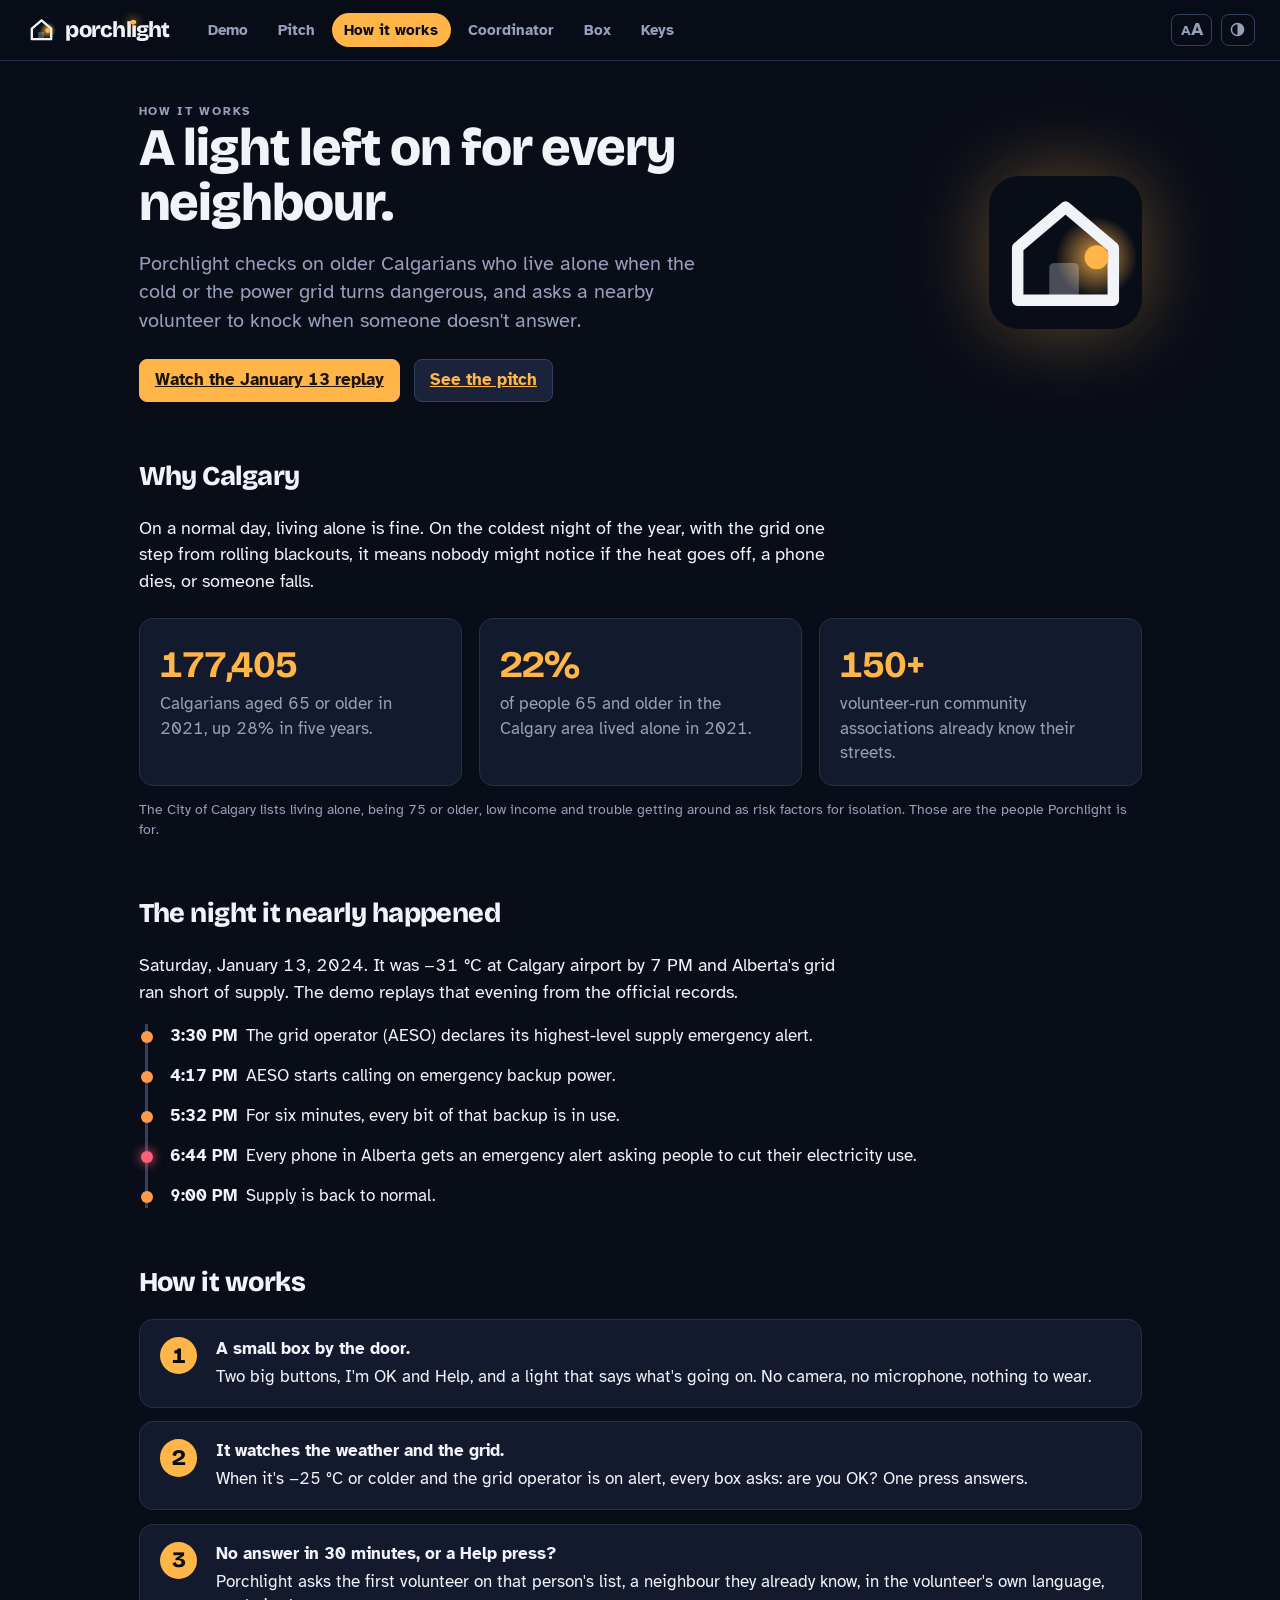
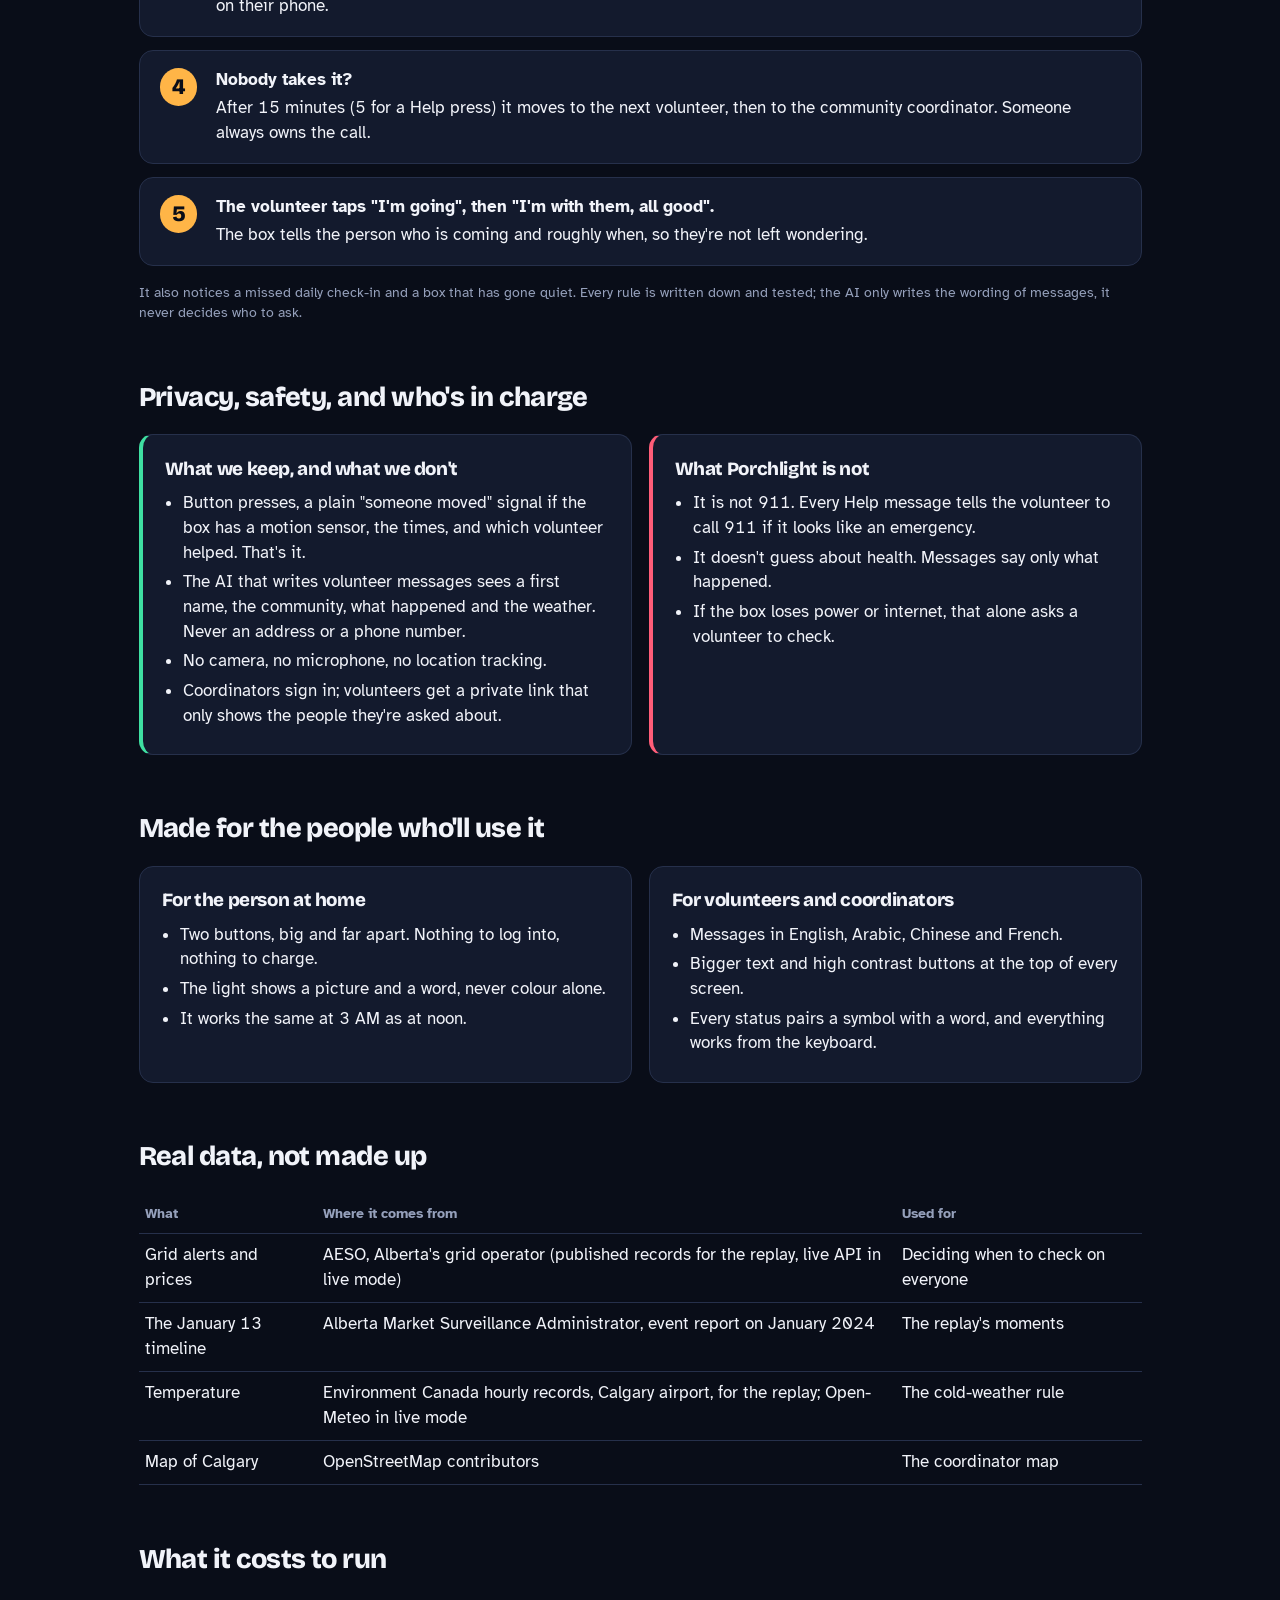
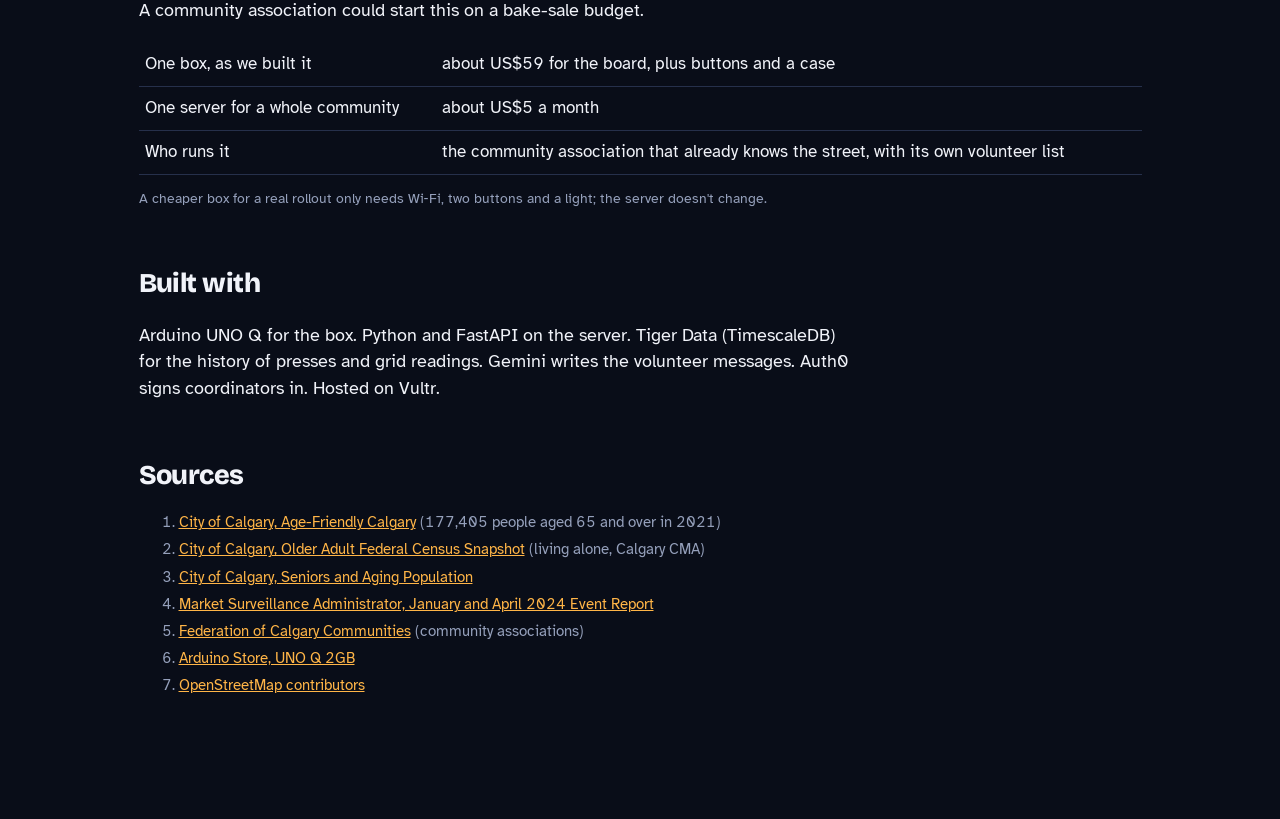
==== web/about.html @ a9c633ad "add how it works page with sources" ====
<!doctype html>
<html lang="en">
<head>
  <meta charset="utf-8">
  <meta name="viewport" content="width=device-width, initial-scale=1">
  <title>Porchlight · How it works</title>
  <meta name="description" content="Porchlight checks on older neighbours when Calgary gets dangerously cold or the power grid is in trouble, and asks a nearby volunteer when someone doesn't answer.">
  <link rel="preconnect" href="https://fonts.googleapis.com">
  <link href="https://fonts.googleapis.com/css2?family=Atkinson+Hyperlegible:wght@400;700&family=Bricolage+Grotesque:opsz,wght@12..96,600;12..96,800&display=swap" rel="stylesheet">
  <link rel="stylesheet" href="style.css">
  <link rel="icon" href="mark.svg" type="image/svg+xml">
  <style>
    .page { max-width: 62rem; margin: 0 auto; padding: 2.5rem 1.5rem 4rem; }
    .hero { display: grid; grid-template-columns: 1fr auto; gap: 2rem; align-items: center; margin-bottom: 3rem; }
    .hero h1 { font-size: clamp(2rem, 4.5vw, 3.1rem); line-height: 1.04; max-width: 18ch; }
    .hero p { font-size: 1.15rem; max-width: 46ch; color: var(--muted); }
    .hero .glow { width: 9rem; height: 9rem; border-radius: 30px; box-shadow: 0 0 5rem -0.5rem var(--amber-glow); }
    section { margin: 3.2rem 0; }
    section > h2 { font-size: 1.6rem; margin-bottom: 1rem; }
    .lead { font-size: 1.08rem; max-width: 60ch; }
    .stats { display: grid; grid-template-columns: repeat(3, 1fr); gap: 1rem; margin: 1.4rem 0 0.6rem; }
    .stat { background: var(--panel); border: 1px solid var(--line); border-radius: 14px; padding: 1.1rem 1.2rem; }
    .stat b { display: block; font-family: var(--display); font-size: 2.2rem; color: var(--amber); letter-spacing: -0.03em; }
    .stat span { color: var(--muted); }
    .steps { counter-reset: s; list-style: none; padding: 0; display: grid; gap: 0.8rem; }
    .steps li { counter-increment: s; display: grid; grid-template-columns: 2.4rem 1fr; gap: 0.9rem; align-items: start;
                background: var(--panel); border: 1px solid var(--line); border-radius: 14px; padding: 1rem 1.2rem; }
    .steps li::before { content: counter(s); font-family: var(--display); font-weight: 800; font-size: 1.3rem; color: var(--ink);
                        background: var(--amber); border-radius: 50%; width: 2.2rem; height: 2.2rem; display: grid; place-items: center; }
    .steps b { display: block; margin-bottom: 0.2rem; }
    .timeline { border-left: 3px solid var(--line-2); margin: 1rem 0 0 0.4rem; padding-left: 1.3rem; }
    .timeline div { position: relative; margin: 0 0 0.9rem; }
    .timeline div::before { content: ""; position: absolute; left: -1.75rem; top: 0.42rem; width: 0.7rem; height: 0.7rem; border-radius: 50%; background: var(--watch); }
    .timeline div.e::before { background: var(--coral); box-shadow: 0 0 0.6rem var(--coral); }
    .timeline time { font-weight: 700; margin-right: 0.5rem; }
    .two { display: grid; grid-template-columns: 1fr 1fr; gap: 1rem; }
    .card { background: var(--panel); border: 1px solid var(--line); border-radius: 14px; padding: 1.2rem 1.3rem; }
    .card h3 { font-size: 1.1rem; margin-bottom: 0.5rem; }
    .card ul { margin: 0; padding-left: 1.1rem; }
    .card li { margin: 0.3rem 0; }
    table { width: 100%; border-collapse: collapse; }
    th, td { text-align: left; padding: 0.55rem 0.4rem; border-bottom: 1px solid var(--line); vertical-align: top; }
    th { color: var(--muted); font-weight: 700; font-size: 0.85rem; }
    .promise { border-left: 4px solid var(--mint); }
    .warn { border-left: 4px solid var(--coral); }
    .sources { font-size: 0.86rem; color: var(--muted); }
    .sources li { margin: 0.35rem 0; }
    .cta { display: flex; gap: 0.8rem; flex-wrap: wrap; margin-top: 1.4rem; }
    @media (max-width: 760px) { .hero, .two, .stats { grid-template-columns: 1fr; } .hero .glow { display: none; } }
  </style>
</head>
<body>
  <nav id="nav"></nav>
  <main class="page" id="main">
    <header class="hero">
      <div>
        <div class="eyebrow">How it works</div>
        <h1>A light left on for every neighbour.</h1>
        <p>Porchlight checks on older Calgarians who live alone when the cold or the power grid turns dangerous, and asks a nearby volunteer to knock when someone doesn't answer.</p>
        <div class="cta"><a class="btn primary" href="/">Watch the January 13 replay</a><a class="btn" href="pitch.html">See the pitch</a></div>
      </div>
      <img class="glow" src="mark.svg" alt="" width="144" height="144">
    </header>

    <section aria-labelledby="h-why">
      <h2 id="h-why">Why Calgary</h2>
      <p class="lead">On a normal day, living alone is fine. On the coldest night of the year, with the grid one step from rolling blackouts, it means nobody might notice if the heat goes off, a phone dies, or someone falls.</p>
      <div class="stats">
        <div class="stat"><b>177,405</b><span>Calgarians aged 65 or older in 2021, up 28% in five years.</span></div>
        <div class="stat"><b>22%</b><span>of people 65 and older in the Calgary area lived alone in 2021.</span></div>
        <div class="stat"><b>150+</b><span>volunteer-run community associations already know their streets.</span></div>
      </div>
      <p class="muted small">The City of Calgary lists living alone, being 75 or older, low income and trouble getting around as risk factors for isolation. Those are the people Porchlight is for.</p>
    </section>

    <section aria-labelledby="h-night">
      <h2 id="h-night">The night it nearly happened</h2>
      <p class="lead">Saturday, January 13, 2024. It was −31 °C at Calgary airport by 7 PM and Alberta's grid ran short of supply. The demo replays that evening from the official records.</p>
      <div class="timeline">
        <div><time>3:30 PM</time>The grid operator (AESO) declares its highest-level supply emergency alert.</div>
        <div><time>4:17 PM</time>AESO starts calling on emergency backup power.</div>
        <div><time>5:32 PM</time>For six minutes, every bit of that backup is in use.</div>
        <div class="e"><time>6:44 PM</time>Every phone in Alberta gets an emergency alert asking people to cut their electricity use.</div>
        <div><time>9:00 PM</time>Supply is back to normal.</div>
      </div>
    </section>

    <section aria-labelledby="h-how">
      <h2 id="h-how">How it works</h2>
      <ol class="steps">
        <li><div><b>A small box by the door.</b>Two big buttons, I'm OK and Help, and a light that says what's going on. No camera, no microphone, nothing to wear.</div></li>
        <li><div><b>It watches the weather and the grid.</b>When it's −25 °C or colder and the grid operator is on alert, every box asks: are you OK? One press answers.</div></li>
        <li><div><b>No answer in 30 minutes, or a Help press?</b>Porchlight asks the first volunteer on that person's list, a neighbour they already know, in the volunteer's own language, on their phone.</div></li>
        <li><div><b>Nobody takes it?</b>After 15 minutes (5 for a Help press) it moves to the next volunteer, then to the community coordinator. Someone always owns the call.</div></li>
        <li><div><b>The volunteer taps "I'm going", then "I'm with them, all good".</b>The box tells the person who is coming and roughly when, so they're not left wondering.</div></li>
      </ol>
      <p class="muted small">It also notices a missed daily check-in and a box that has gone quiet. Every rule is written down and tested; the AI only writes the wording of messages, it never decides who to ask.</p>
    </section>

    <section aria-labelledby="h-trust">
      <h2 id="h-trust">Privacy, safety, and who's in charge</h2>
      <div class="two">
        <div class="card promise">
          <h3>What we keep, and what we don't</h3>
          <ul>
            <li>Button presses, a plain "someone moved" signal if the box has a motion sensor, the times, and which volunteer helped. That's it.</li>
            <li>The AI that writes volunteer messages sees a first name, the community, what happened and the weather. Never an address or a phone number.</li>
            <li>No camera, no microphone, no location tracking.</li>
            <li>Coordinators sign in; volunteers get a private link that only shows the people they're asked about.</li>
          </ul>
        </div>
        <div class="card warn">
          <h3>What Porchlight is not</h3>
          <ul>
            <li>It is not 911. Every Help message tells the volunteer to call 911 if it looks like an emergency.</li>
            <li>It doesn't guess about health. Messages say only what happened.</li>
            <li>If the box loses power or internet, that alone asks a volunteer to check.</li>
          </ul>
        </div>
      </div>
    </section>

    <section aria-labelledby="h-access">
      <h2 id="h-access">Made for the people who'll use it</h2>
      <div class="two">
        <div class="card"><h3>For the person at home</h3><ul><li>Two buttons, big and far apart. Nothing to log into, nothing to charge.</li><li>The light shows a picture and a word, never colour alone.</li><li>It works the same at 3 AM as at noon.</li></ul></div>
        <div class="card"><h3>For volunteers and coordinators</h3><ul><li>Messages in English, Arabic, Chinese and French.</li><li>Bigger text and high contrast buttons at the top of every screen.</li><li>Every status pairs a symbol with a word, and everything works from the keyboard.</li></ul></div>
      </div>
    </section>

    <section aria-labelledby="h-data">
      <h2 id="h-data">Real data, not made up</h2>
      <table>
        <thead><tr><th>What</th><th>Where it comes from</th><th>Used for</th></tr></thead>
        <tbody>
          <tr><td>Grid alerts and prices</td><td>AESO, Alberta's grid operator (published records for the replay, live API in live mode)</td><td>Deciding when to check on everyone</td></tr>
          <tr><td>The January 13 timeline</td><td>Alberta Market Surveillance Administrator, event report on January 2024</td><td>The replay's moments</td></tr>
          <tr><td>Temperature</td><td>Environment Canada hourly records, Calgary airport, for the replay; Open-Meteo in live mode</td><td>The cold-weather rule</td></tr>
          <tr><td>Map of Calgary</td><td>OpenStreetMap contributors</td><td>The coordinator map</td></tr>
        </tbody>
      </table>
    </section>

    <section aria-labelledby="h-cost">
      <h2 id="h-cost">What it costs to run</h2>
      <p class="lead">A community association could start this on a bake-sale budget.</p>
      <table>
        <tbody>
          <tr><td>One box, as we built it</td><td>about US$59 for the board, plus buttons and a case</td></tr>
          <tr><td>One server for a whole community</td><td>about US$5 a month</td></tr>
          <tr><td>Who runs it</td><td>the community association that already knows the street, with its own volunteer list</td></tr>
        </tbody>
      </table>
      <p class="muted small">A cheaper box for a real rollout only needs Wi‑Fi, two buttons and a light; the server doesn't change.</p>
    </section>

    <section aria-labelledby="h-built">
      <h2 id="h-built">Built with</h2>
      <p class="lead">Arduino UNO Q for the box. Python and FastAPI on the server. Tiger Data (TimescaleDB) for the history of presses and grid readings. Gemini writes the volunteer messages. Auth0 signs coordinators in. Hosted on Vultr.</p>
    </section>

    <section aria-labelledby="h-src">
      <h2 id="h-src">Sources</h2>
      <ol class="sources">
        <li><a href="https://www.calgary.ca/csps/cns/seniors/seniors-age-friendly-strategy.html">City of Calgary, Age-Friendly Calgary</a> (177,405 people aged 65 and over in 2021)</li>
        <li><a href="https://www-prd.calgary.ca/content/dam/www/csps/cns/documents/seniors/calgary-older-adult-federal-census-snapshot-AFC.pdf">City of Calgary, Older Adult Federal Census Snapshot</a> (living alone, Calgary CMA)</li>
        <li><a href="https://www.calgary.ca/research/seniors-aging-populations.html">City of Calgary, Seniors and Aging Population</a></li>
        <li><a href="https://www.albertamsa.ca/assets/Documents/January-and-April-2024-Event-Report.pdf">Market Surveillance Administrator, January and April 2024 Event Report</a></li>
        <li><a href="https://www.calgarycommunities.com">Federation of Calgary Communities</a> (community associations)</li>
        <li><a href="https://store-usa.arduino.cc/products/uno-q">Arduino Store, UNO Q 2GB</a></li>
        <li><a href="https://www.openstreetmap.org/copyright">OpenStreetMap contributors</a></li>
      </ol>
    </section>
  </main>
  <script src="nav.js"></script>
  <script>renderNav();</script>
</body>
</html>
---- web/style.css ----
/* Porchlight: Calgary at night, cold blue ink, and one warm light per home.
   Amber is the porch light; mint means OK, coral means someone needs help. */
:root {
  --ink: #090d18;
  --ink-2: #0f1526;
  --panel: #131a2d;
  --panel-2: #1a2339;
  --line: #26304b;
  --line-2: #34405f;
  --text: #f1f3f9;
  --muted: #95a0bb;
  --faint: #5f6a87;
  --amber: #ffb547;
  --amber-glow: rgba(255, 181, 71, 0.45);
  --mint: #3fe0a2;
  --coral: #ff5d78;
  --sky: #63c6ff;
  --watch: #ff9a4d;
  --ok: var(--mint);
  --alert: var(--coral);
  --help: var(--coral);
  --radius: 10px;
  --display: "Bricolage Grotesque", system-ui, sans-serif;
  --body: "Atkinson Hyperlegible", system-ui, -apple-system, "Segoe UI", sans-serif;
}

* { box-sizing: border-box; }
html { font-size: 106.25%; }               /* 17px: readable on a projector */
body { margin: 0; background: var(--ink); color: var(--text); font-family: var(--body); line-height: 1.45;
       font-variant-numeric: tabular-nums; }
h1, h2, h3 { font-family: var(--display); font-weight: 800; letter-spacing: -0.02em; margin: 0; }
a { color: var(--amber); }
button { font: inherit; color: inherit; cursor: pointer; }
:focus-visible { outline: 3px solid var(--amber); outline-offset: 2px; border-radius: 4px; }
.muted { color: var(--muted); }
.small { font-size: 0.82rem; }
.eyebrow { font-size: 0.72rem; letter-spacing: 0.14em; text-transform: uppercase; color: var(--muted); font-weight: 700; }
.sr-only { position: absolute; width: 1px; height: 1px; overflow: hidden; clip: rect(0 0 0 0); }

/* ---- top navigation ---- */
.nav { display: flex; align-items: center; gap: 1.5rem; padding: 0.75rem 1.5rem; border-bottom: 1px solid var(--line);
       background: rgba(9, 13, 24, 0.85); backdrop-filter: blur(8px); position: sticky; top: 0; z-index: 20; }
.brand { display: flex; align-items: center; gap: 0.5rem; text-decoration: none; color: var(--text); border-radius: 8px; }
.brand .mark { width: 1.85rem; height: 1.85rem; display: block; }
.brand:hover .wordmark .i::after { box-shadow: 0 0 0.9rem 0.35rem var(--amber-glow); }
/* Wordmark: lowercase, tight, and the i is dotted with the porch light itself. */
.wordmark { font-family: var(--display); font-weight: 800; font-size: 1.3rem; letter-spacing: -0.035em; line-height: 1; }
.wordmark.big { font-size: 2.4rem; }
.wordmark .i { position: relative; }
/* Sits exactly over the i's own dot (measured in Bricolage 800: centre 0.1125em in, 0.295em down). */
.wordmark .i::after { content: ""; position: absolute; left: 0.1125em; top: 0.295em; width: 0.21em; height: 0.21em; transform: translate(-50%, -50%);
  border-radius: 50%; background: var(--amber); box-shadow: 0 0 0.55rem 0.15rem var(--amber-glow); transition: box-shadow .3s; }
.slogan { font-family: var(--display); font-weight: 600; color: var(--amber); font-size: 1.02rem; margin-top: 0.3rem; }
.introbrand { display: flex; align-items: center; gap: 0.9rem; margin-bottom: 1.1rem; }
.introbrand img { border-radius: 14px; box-shadow: 0 0 2.5rem -0.4rem var(--amber-glow); }
.skip { position: absolute; left: 0.75rem; top: -3rem; background: var(--amber); color: var(--ink); padding: 0.45rem 0.8rem; border-radius: 8px; font-weight: 700; z-index: 50; }
.skip:focus { top: 0.6rem; }
.reading { border: 1px solid var(--line-2); background: transparent; border-radius: 8px; padding: 0.2rem 0.5rem; font-weight: 800; font-size: 0.8rem; color: var(--muted); line-height: 1.2; }
.reading { display: inline-flex; align-items: center; min-height: 1.9rem; }
.reading > span > span { font-size: 1.05rem; }
.reading[aria-pressed="true"] { color: var(--ink); background: var(--amber); border-color: var(--amber); }
/* Reading settings, chosen by the person and remembered in this browser. */
html.big-text { font-size: 125%; }
html.contrast { --text: #ffffff; --muted: #d6dcea; --faint: #aab3c8; --line: #8592b3; --line-2: #b8c2dc; --panel: #000; --panel-2: #0a0a0a; --ink: #000; --ink-2: #000; }
html.contrast .muted { color: var(--muted); }
.nav .links { display: flex; gap: 0.25rem; }
.nav .links a { color: var(--muted); text-decoration: none; padding: 0.35rem 0.75rem; border-radius: 99px; font-weight: 700; font-size: 0.9rem; }
.nav .links a:hover { color: var(--text); }
.nav .links a[aria-current="page"] { color: var(--ink); background: var(--amber); }
.nav .right { margin-left: auto; display: flex; gap: 0.5rem; align-items: center; }

.topbar { display: flex; justify-content: space-between; align-items: center; gap: 0.7rem; padding: 0.8rem 1.5rem; border-bottom: 1px solid var(--line); }

/* ---- small parts ---- */
.btn { background: var(--panel-2); border: 1px solid var(--line-2); border-radius: 8px; padding: 0.5rem 0.9rem; font-weight: 700; }
.btn:hover { border-color: var(--muted); }
.btn.primary { background: var(--amber); color: #1d1405; border-color: var(--amber); }
.btn.primary:hover { filter: brightness(1.06); }
.btn.ghost { background: transparent; }
.btn[aria-pressed="true"] { border-color: var(--amber); color: var(--amber); }
.btn:disabled { opacity: 0.45; cursor: default; }
.chip { display: inline-flex; align-items: center; gap: 0.35rem; font-size: 0.74rem; font-weight: 700; padding: 0.18rem 0.6rem;
        border-radius: 99px; border: 1px solid var(--line-2); color: var(--muted); white-space: nowrap; text-decoration: none; }
.chip::before { content: ""; width: 0.45rem; height: 0.45rem; border-radius: 50%; background: var(--faint); }
.chip.on { color: var(--text); }
.chip.on::before { background: var(--mint); box-shadow: 0 0 0.4rem var(--mint); }
.chip.bad::before { background: var(--coral); }
.banner { background: #2a2011; color: var(--amber); padding: 0.45rem 1.5rem; font-size: 0.85rem; }

/* status words always carry a symbol, never colour alone */
.status { display: inline-flex; align-items: center; gap: 0.4rem; font-weight: 700; }
.status::before { font-family: system-ui; }
.status.ok { color: var(--mint); }       .status.ok::before { content: "✓"; }
.status.asked { color: var(--amber); }   .status.asked::before { content: "?"; }
.status.waiting { color: var(--muted); } .status.waiting::before { content: "…"; }
.status.alert { color: var(--coral); }   .status.alert::before { content: "!"; }
.status.help { color: var(--coral); }    .status.help::before { content: "!!"; }
.status.visitor { color: var(--amber); } .status.visitor::before { content: "♥"; }

.level { font-weight: 800; }
.level.normal { color: var(--mint); }
.level.watch { color: var(--watch); }
.level.alert, .level.emergency { color: var(--coral); }

/* ---- the box (used on the demo screen and the box page) ---- */
.boxbody { background: linear-gradient(180deg, #efe4cf, #e2d3b8); color: #2b2116; border-radius: 22px; padding: 1.2rem;
           box-shadow: 0 1.4rem 2.8rem rgba(0, 0, 0, 0.5), inset 0 -6px 0 rgba(0, 0, 0, 0.12); }
.boxbody.buzz { animation: buzz 0.08s linear 9; }
@keyframes buzz { 25% { transform: translate(-3px, 1px) rotate(-0.4deg); } 75% { transform: translate(3px, -1px) rotate(0.4deg); } }
.screen { background: #0c0f15; border-radius: 12px; padding: 0.9rem; }
.matrix { display: grid; grid-template-columns: repeat(13, 1fr); gap: 3px; }
.matrix i { aspect-ratio: 1; border-radius: 50%; background: #1d222c; transition: background 0.15s; }
.matrix i.on { background: var(--amber); box-shadow: 0 0 6px 1px var(--amber-glow); }
.screen .line { min-height: 2.4rem; margin-top: 0.7rem; color: var(--text); font-size: 1.05rem; text-align: center; font-weight: 700; }
.presses { display: grid; grid-template-columns: 1fr 1fr; gap: 1rem; margin-top: 1.1rem; }
.press { border: none; border-radius: 50%; aspect-ratio: 1; font-family: var(--display); font-weight: 800; font-size: 1.35rem;
         box-shadow: 0 7px 0 rgba(0, 0, 0, 0.35); transition: transform 0.06s, box-shadow 0.06s; }
.press:active { transform: translateY(5px); box-shadow: 0 2px 0 rgba(0, 0, 0, 0.35); }
.press.ok { background: #2fa767; color: #fff; }
.press.help { background: #d83a4f; color: #fff; }
.press.nudge { animation: nudge 1.4s ease-in-out infinite; }
@keyframes nudge { 50% { box-shadow: 0 7px 0 rgba(0, 0, 0, 0.35), 0 0 0 10px rgba(255, 181, 71, 0.45); } }

@media (max-width: 760px) { .nav { gap: 0.8rem; padding: 0.6rem 1rem; flex-wrap: wrap; } .nav .chips { display: none; } }
@media (prefers-reduced-motion: reduce) { * { animation: none !important; transition: none !important; } }

.topright { margin-left: auto; display: flex; align-items: center; gap: 0.6rem; }
#reading { display: inline-flex; gap: 0.4rem; }
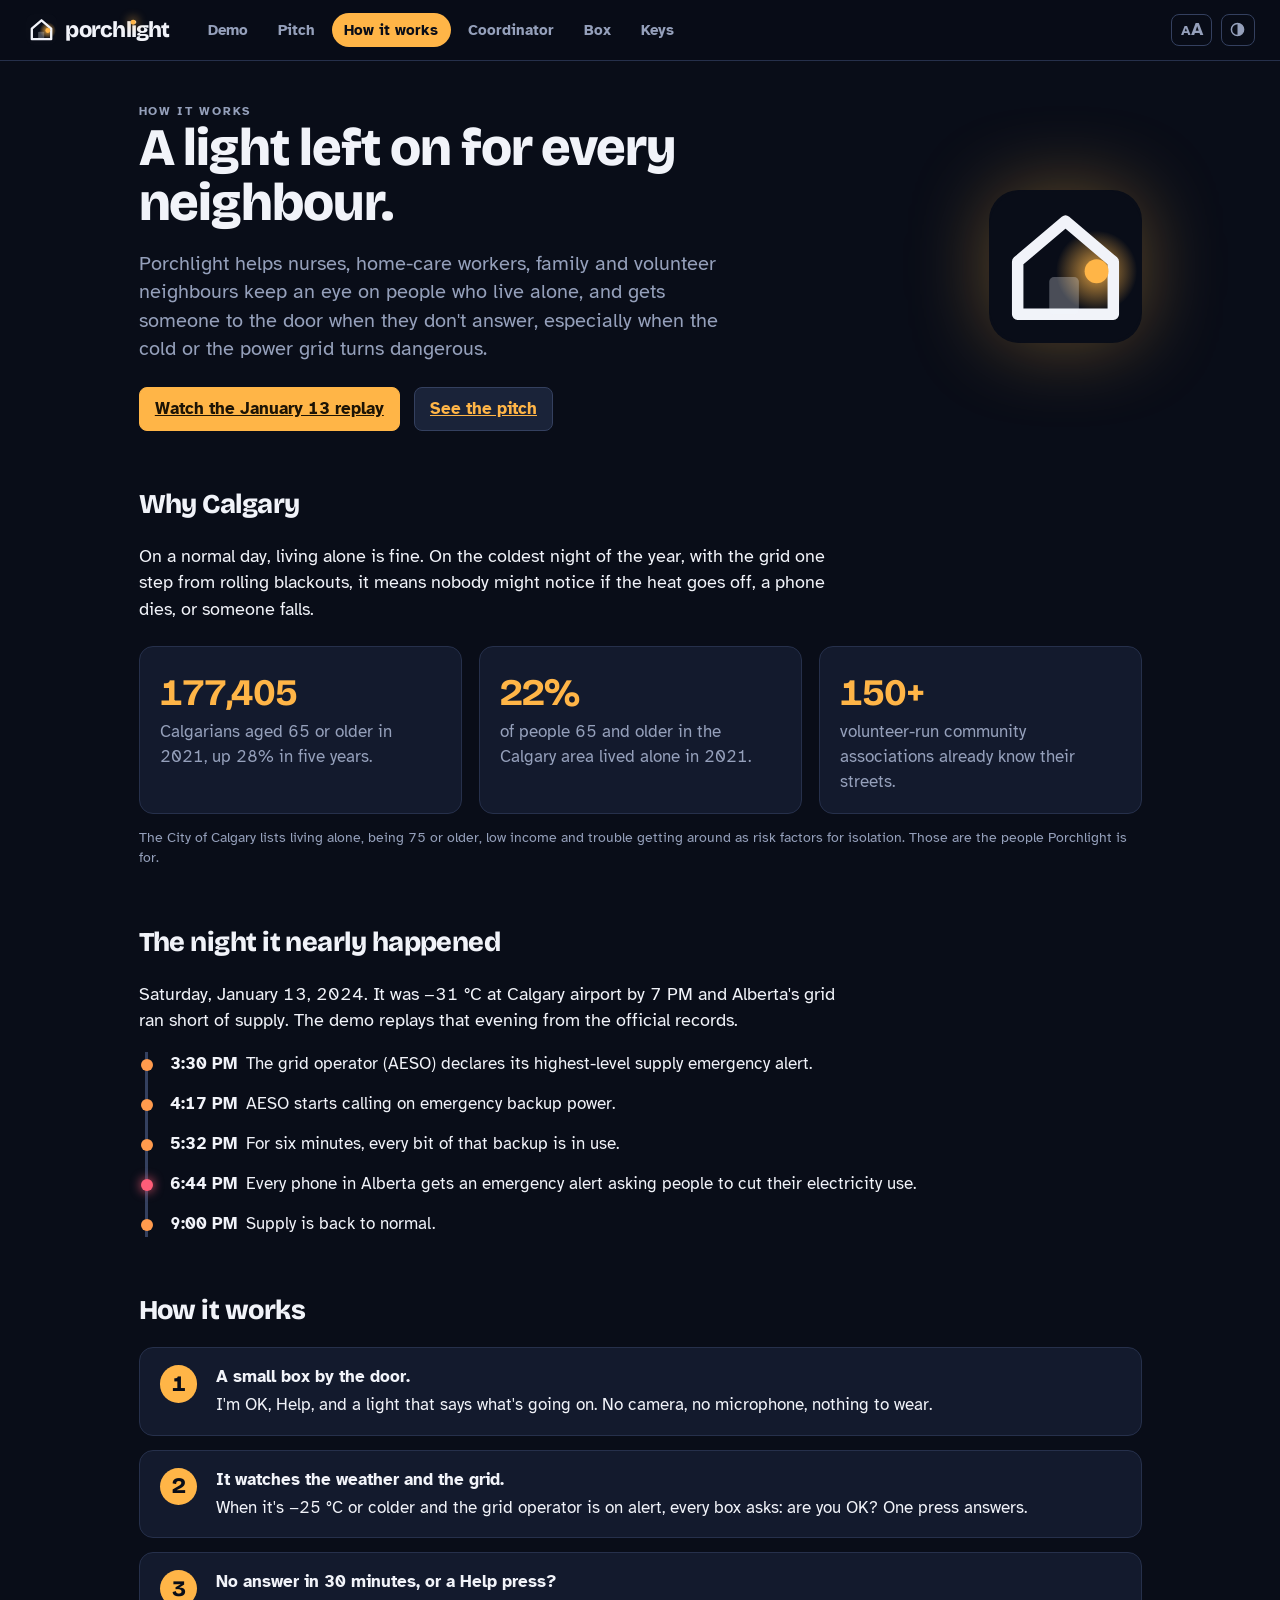
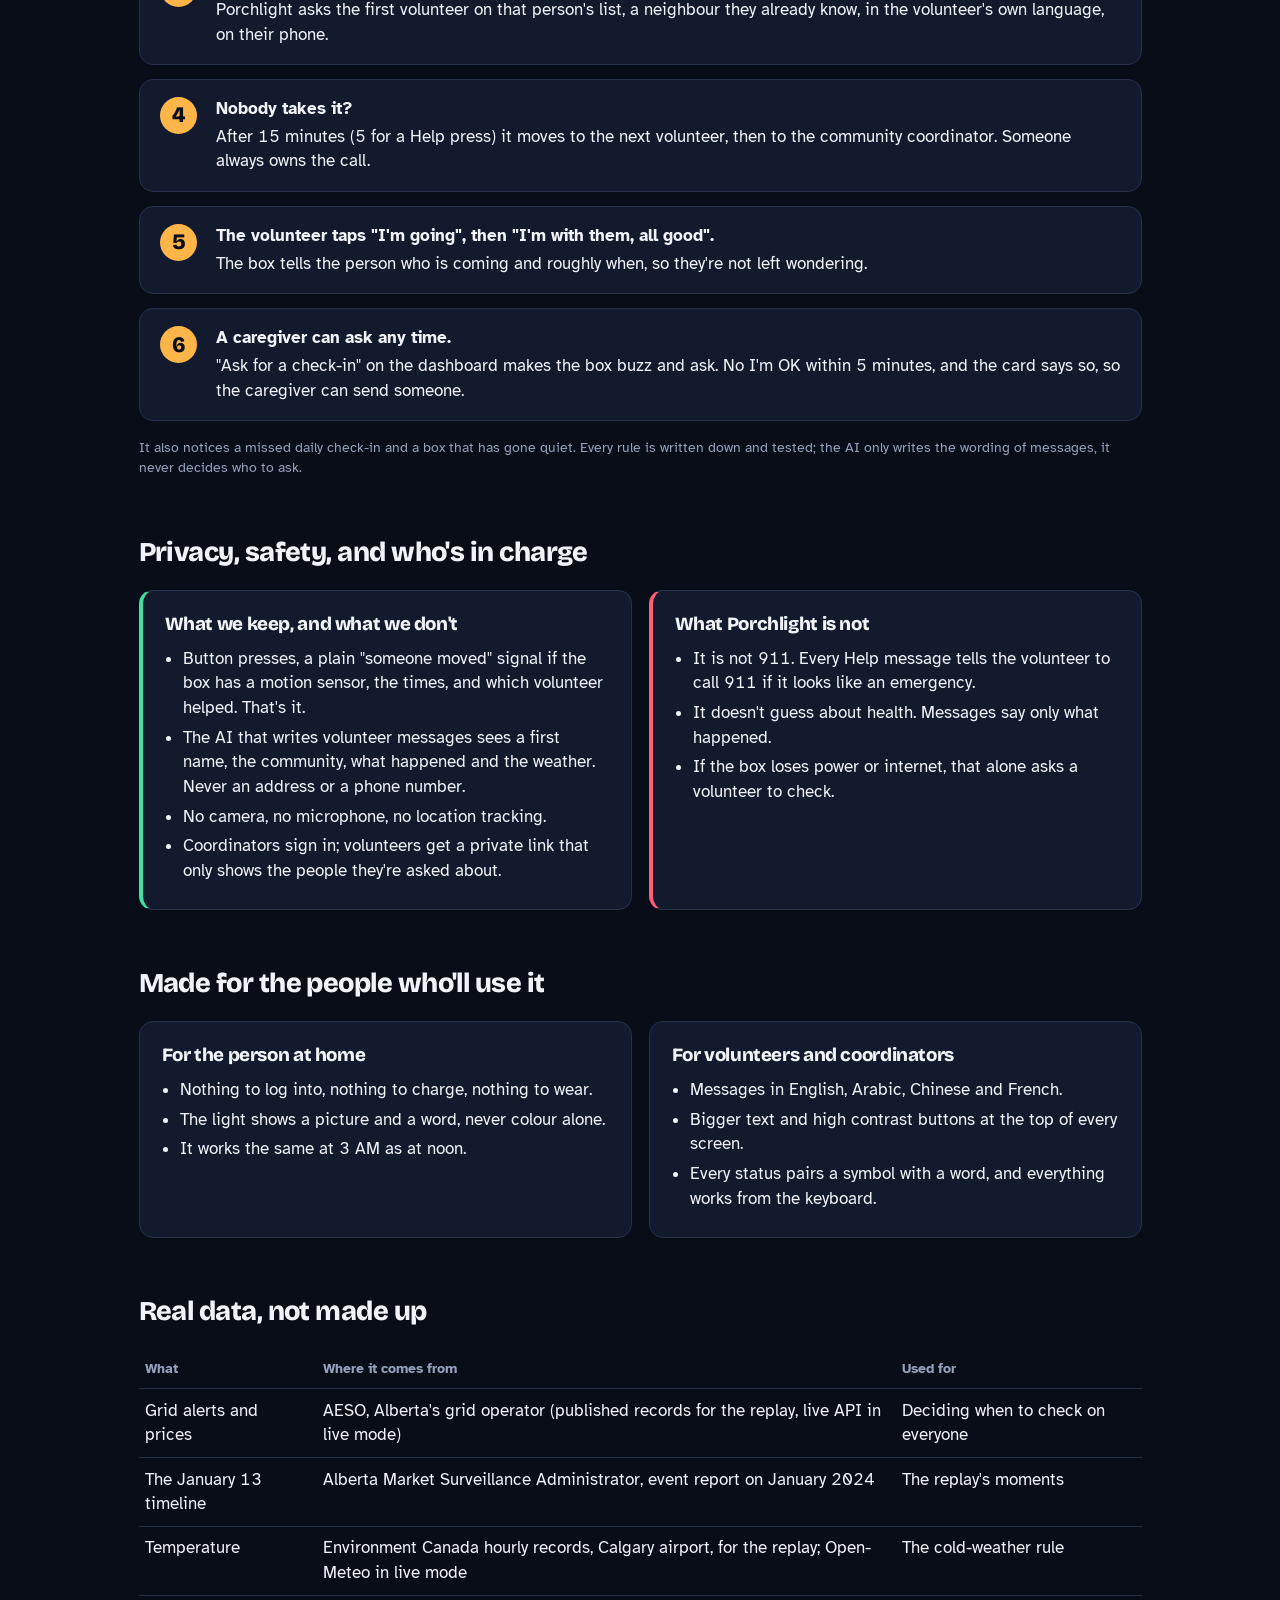
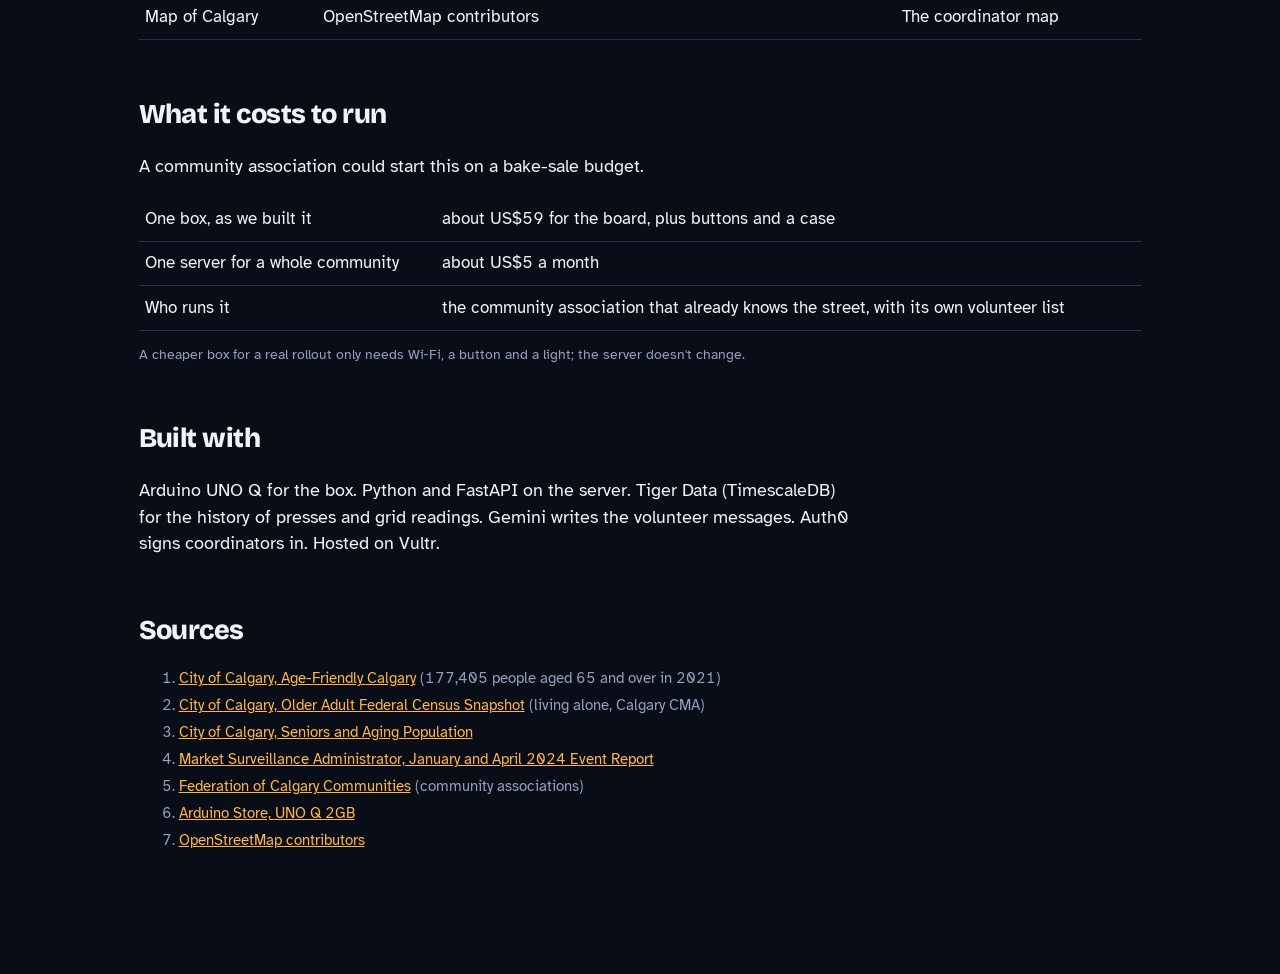
==== commit 42e89a05: "add caregivers and check-ins to how it works" ====
--- a/web/about.html
+++ b/web/about.html
@@ -4,7 +4,7 @@
   <meta charset="utf-8">
   <meta name="viewport" content="width=device-width, initial-scale=1">
   <title>Porchlight · How it works</title>
-  <meta name="description" content="Porchlight checks on older neighbours when Calgary gets dangerously cold or the power grid is in trouble, and asks a nearby volunteer when someone doesn't answer.">
+  <meta name="description" content="Porchlight checks on older neighbours when Calgary gets dangerously cold or the power grid is in trouble, and asks a caregiver or a volunteer neighbour to check when someone doesn't answer.">
   <link rel="preconnect" href="https://fonts.googleapis.com">
   <link href="https://fonts.googleapis.com/css2?family=Atkinson+Hyperlegible:wght@400;700&family=Bricolage+Grotesque:opsz,wght@12..96,600;12..96,800&display=swap" rel="stylesheet">
   <link rel="stylesheet" href="style.css">
@@ -56,7 +56,7 @@
       <div>
         <div class="eyebrow">How it works</div>
         <h1>A light left on for every neighbour.</h1>
-        <p>Porchlight checks on older Calgarians who live alone when the cold or the power grid turns dangerous, and asks a nearby volunteer to knock when someone doesn't answer.</p>
+        <p>Porchlight helps nurses, home-care workers, family and volunteer neighbours keep an eye on people who live alone, and gets someone to the door when they don't answer, especially when the cold or the power grid turns dangerous.</p>
         <div class="cta"><a class="btn primary" href="/">Watch the January 13 replay</a><a class="btn" href="pitch.html">See the pitch</a></div>
       </div>
       <img class="glow" src="mark.svg" alt="" width="144" height="144">
@@ -88,11 +88,12 @@
     <section aria-labelledby="h-how">
       <h2 id="h-how">How it works</h2>
       <ol class="steps">
-        <li><div><b>A small box by the door.</b>Two big buttons, I'm OK and Help, and a light that says what's going on. No camera, no microphone, nothing to wear.</div></li>
+        <li><div><b>A small box by the door.</b>I'm OK, Help, and a light that says what's going on. No camera, no microphone, nothing to wear.</div></li>
         <li><div><b>It watches the weather and the grid.</b>When it's −25 °C or colder and the grid operator is on alert, every box asks: are you OK? One press answers.</div></li>
         <li><div><b>No answer in 30 minutes, or a Help press?</b>Porchlight asks the first volunteer on that person's list, a neighbour they already know, in the volunteer's own language, on their phone.</div></li>
         <li><div><b>Nobody takes it?</b>After 15 minutes (5 for a Help press) it moves to the next volunteer, then to the community coordinator. Someone always owns the call.</div></li>
         <li><div><b>The volunteer taps "I'm going", then "I'm with them, all good".</b>The box tells the person who is coming and roughly when, so they're not left wondering.</div></li>
+        <li><div><b>A caregiver can ask any time.</b>"Ask for a check-in" on the dashboard makes the box buzz and ask. No I'm OK within 5 minutes, and the card says so, so the caregiver can send someone.</div></li>
       </ol>
       <p class="muted small">It also notices a missed daily check-in and a box that has gone quiet. Every rule is written down and tested; the AI only writes the wording of messages, it never decides who to ask.</p>
     </section>
@@ -123,7 +124,7 @@
     <section aria-labelledby="h-access">
       <h2 id="h-access">Made for the people who'll use it</h2>
       <div class="two">
-        <div class="card"><h3>For the person at home</h3><ul><li>Two buttons, big and far apart. Nothing to log into, nothing to charge.</li><li>The light shows a picture and a word, never colour alone.</li><li>It works the same at 3 AM as at noon.</li></ul></div>
+        <div class="card"><h3>For the person at home</h3><ul><li>Nothing to log into, nothing to charge, nothing to wear.</li><li>The light shows a picture and a word, never colour alone.</li><li>It works the same at 3 AM as at noon.</li></ul></div>
         <div class="card"><h3>For volunteers and coordinators</h3><ul><li>Messages in English, Arabic, Chinese and French.</li><li>Bigger text and high contrast buttons at the top of every screen.</li><li>Every status pairs a symbol with a word, and everything works from the keyboard.</li></ul></div>
       </div>
     </section>
@@ -151,7 +152,7 @@
           <tr><td>Who runs it</td><td>the community association that already knows the street, with its own volunteer list</td></tr>
         </tbody>
       </table>
-      <p class="muted small">A cheaper box for a real rollout only needs Wi‑Fi, two buttons and a light; the server doesn't change.</p>
+      <p class="muted small">A cheaper box for a real rollout only needs Wi‑Fi, a button and a light; the server doesn't change.</p>
     </section>
 
     <section aria-labelledby="h-built">
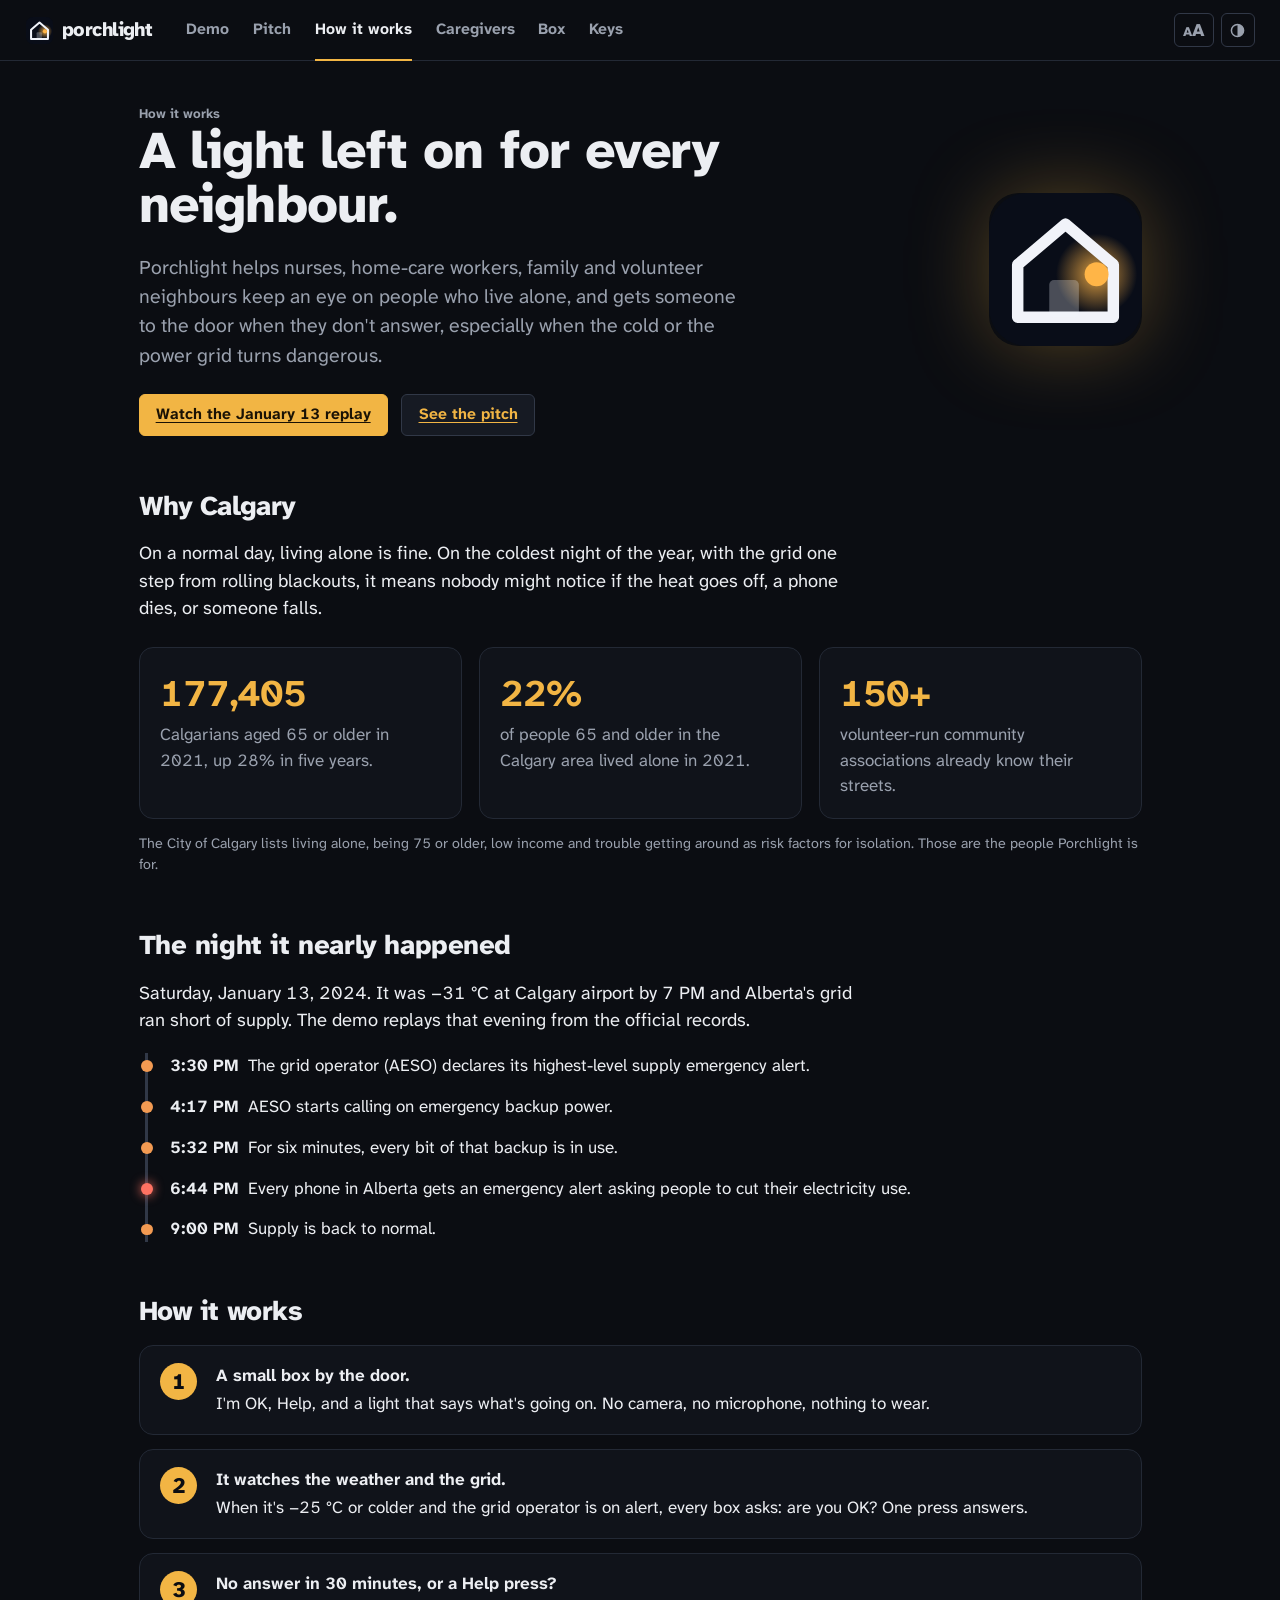
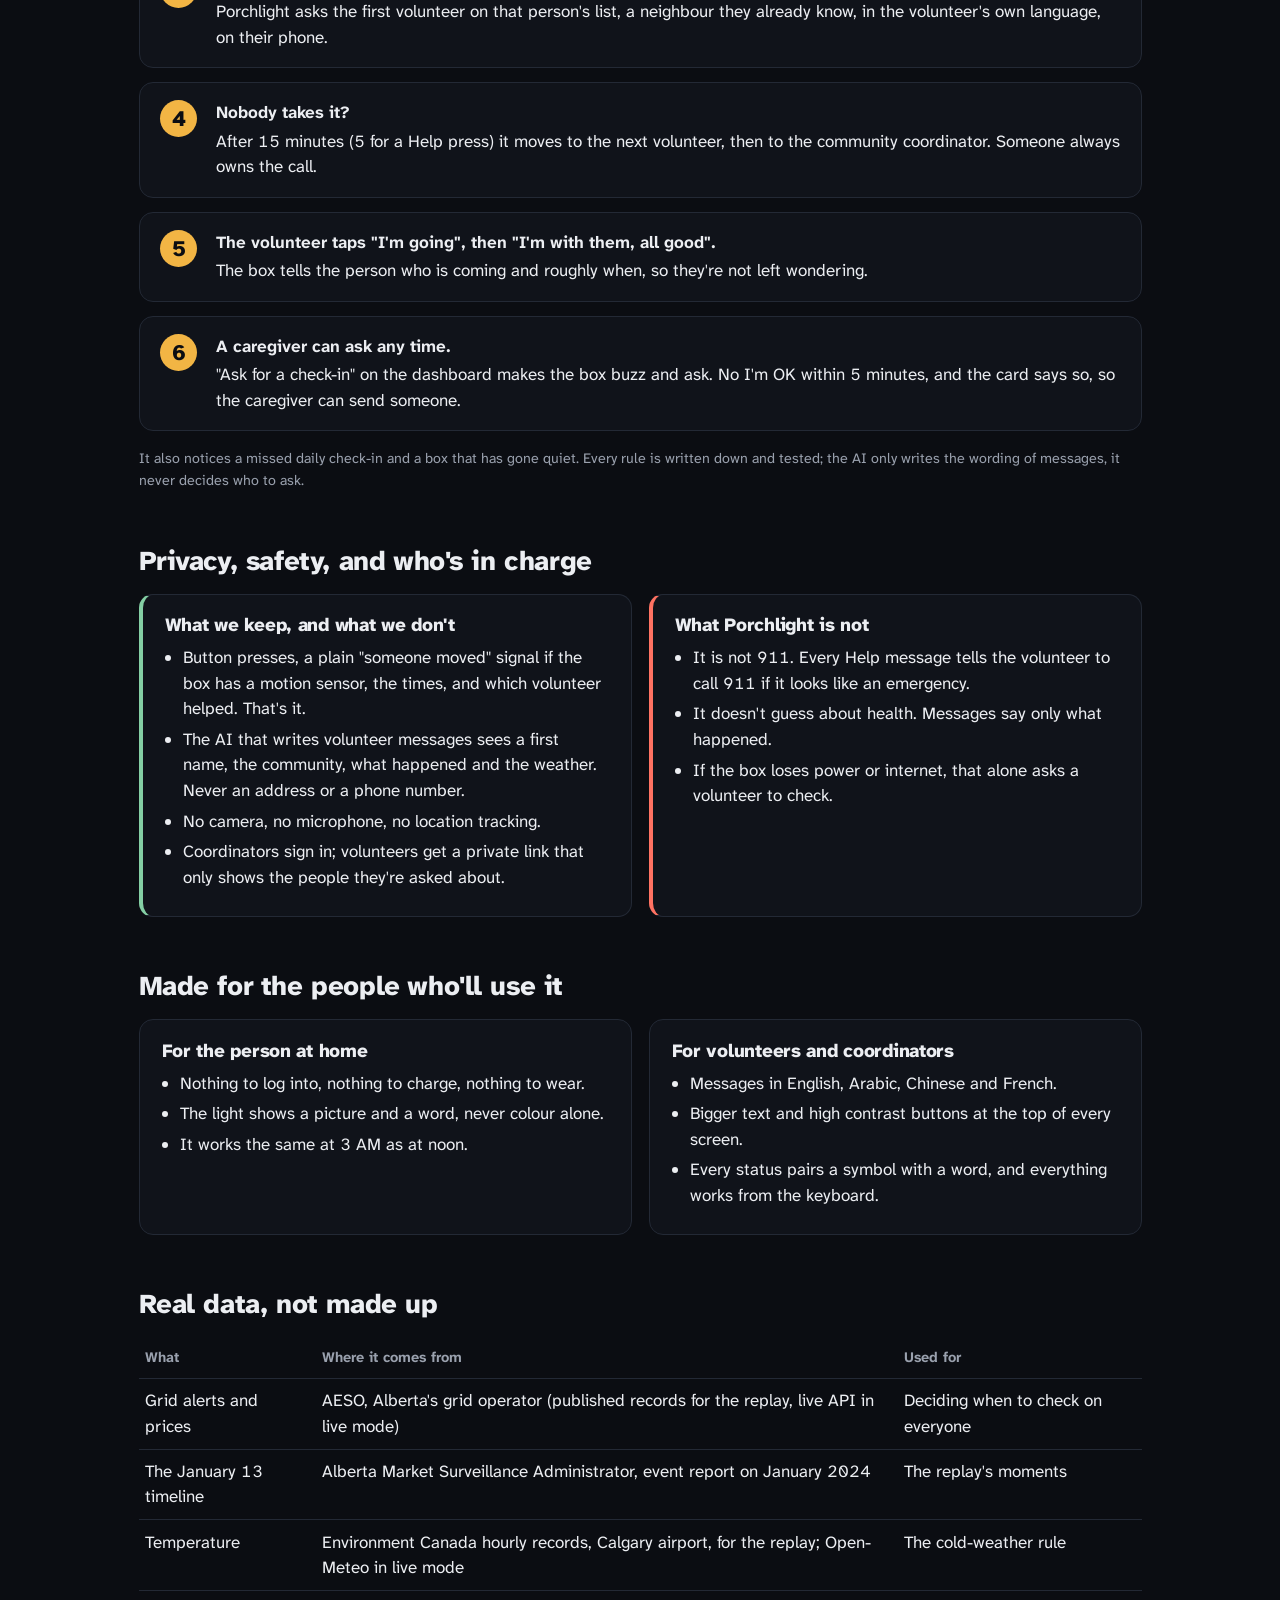
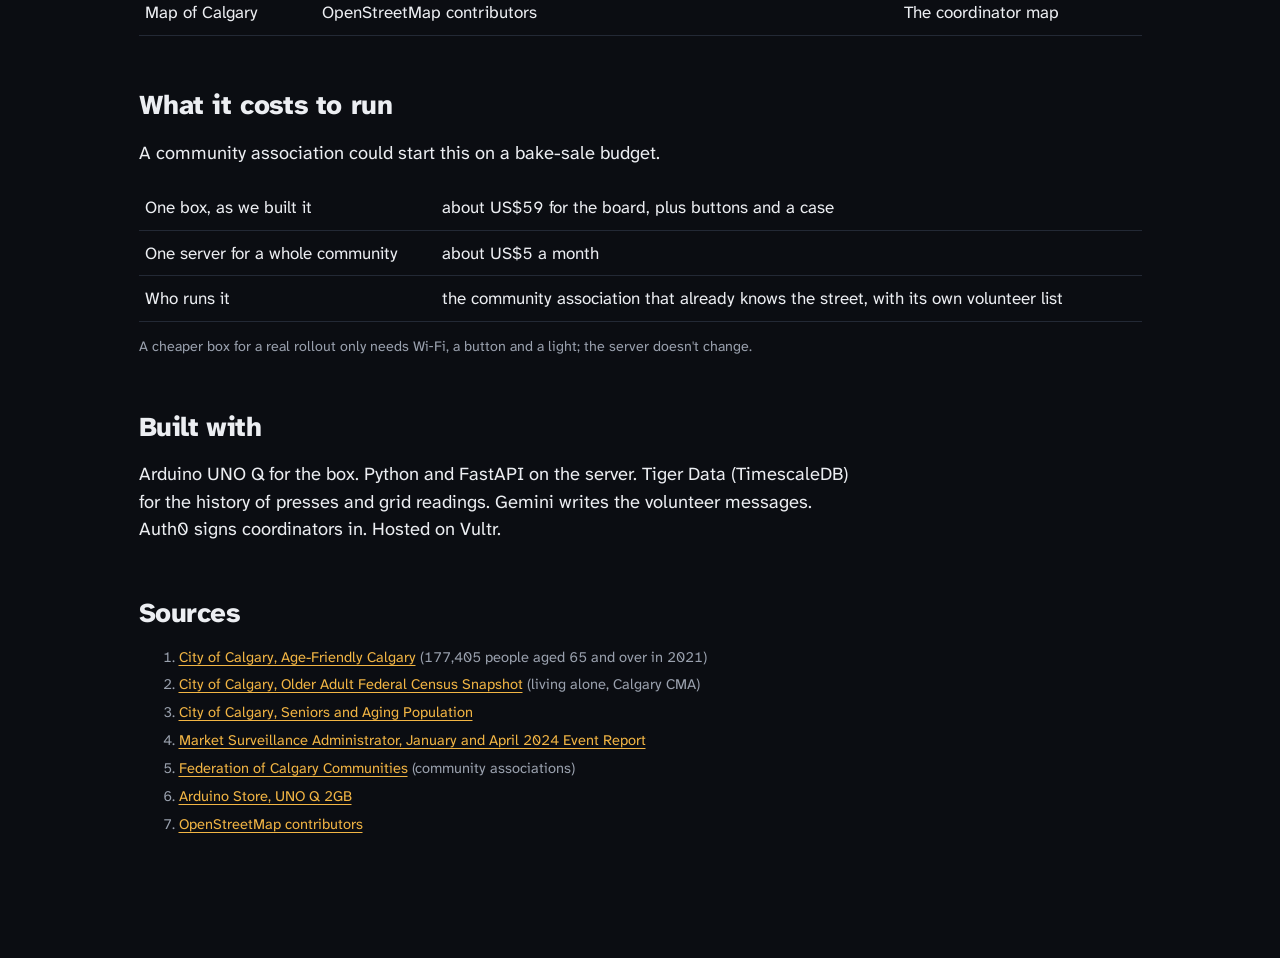
==== commit 2fafadad: "switch about page to the new typeface" ====
--- a/web/about.html
+++ b/web/about.html
@@ -6,7 +6,7 @@
   <title>Porchlight · How it works</title>
   <meta name="description" content="Porchlight checks on older neighbours when Calgary gets dangerously cold or the power grid is in trouble, and asks a caregiver or a volunteer neighbour to check when someone doesn't answer.">
   <link rel="preconnect" href="https://fonts.googleapis.com">
-  <link href="https://fonts.googleapis.com/css2?family=Atkinson+Hyperlegible:wght@400;700&family=Bricolage+Grotesque:opsz,wght@12..96,600;12..96,800&display=swap" rel="stylesheet">
+  <link href="https://fonts.googleapis.com/css2?family=Atkinson+Hyperlegible+Next:wght@400;500;700;800&family=Atkinson+Hyperlegible+Mono:wght@400;700&display=swap" rel="stylesheet">
   <link rel="stylesheet" href="style.css">
   <link rel="icon" href="mark.svg" type="image/svg+xml">
   <style>
--- a/web/style.css
+++ b/web/style.css
@@ -1,127 +1,168 @@
-/* Porchlight: Calgary at night, cold blue ink, and one warm light per home.
-   Amber is the porch light; mint means OK, coral means someone needs help. */
+/* Porchlight. One warm light on a dark street: amber is the porch light and the
+   only accent. Atkinson Hyperlegible was drawn for readers with low vision,
+   which is who this is for, so it carries everything; the Mono sets times. */
 :root {
-  --ink: #090d18;
-  --ink-2: #0f1526;
-  --panel: #131a2d;
-  --panel-2: #1a2339;
-  --line: #26304b;
-  --line-2: #34405f;
-  --text: #f1f3f9;
-  --muted: #95a0bb;
-  --faint: #5f6a87;
-  --amber: #ffb547;
-  --amber-glow: rgba(255, 181, 71, 0.45);
-  --mint: #3fe0a2;
-  --coral: #ff5d78;
-  --sky: #63c6ff;
-  --watch: #ff9a4d;
-  --ok: var(--mint);
-  --alert: var(--coral);
-  --help: var(--coral);
-  --radius: 10px;
-  --display: "Bricolage Grotesque", system-ui, sans-serif;
-  --body: "Atkinson Hyperlegible", system-ui, -apple-system, "Segoe UI", sans-serif;
+  --ink: #0b0d12;
+  --surface: #10131a;
+  --raised: #161a23;
+  --rule: #232935;
+  --rule-2: #313847;
+  --text: #eceef2;
+  --muted: #9aa1ae;
+  --faint: #636a78;
+  --light: #f2b544;
+  --light-soft: rgba(242, 181, 68, 0.13);
+  --ok: #84cfa4;
+  --alert: #ff7262;
+  --alert-soft: rgba(255, 114, 98, 0.12);
+  --sky: #8fb8e8;
+  /* older names still used by a few pages */
+  --ink-2: var(--surface); --panel: var(--surface); --panel-2: var(--raised); --line: var(--rule); --line-2: var(--rule-2);
+  --amber: var(--light); --amber-glow: rgba(242, 181, 68, 0.4); --mint: var(--ok); --coral: var(--alert);
+  --watch: #f29a52; --help: var(--alert);
+  --radius: 6px;
+  --body: "Atkinson Hyperlegible Next", "Atkinson Hyperlegible", system-ui, sans-serif;
+  --display: var(--body);
+  --mono: "Atkinson Hyperlegible Mono", ui-monospace, "Cascadia Mono", monospace;
+  --ease: cubic-bezier(0.2, 0.7, 0.2, 1);
 }
 
 * { box-sizing: border-box; }
+[hidden] { display: none !important; }
 html { font-size: 106.25%; }               /* 17px: readable on a projector */
-body { margin: 0; background: var(--ink); color: var(--text); font-family: var(--body); line-height: 1.45;
-       font-variant-numeric: tabular-nums; }
-h1, h2, h3 { font-family: var(--display); font-weight: 800; letter-spacing: -0.02em; margin: 0; }
-a { color: var(--amber); }
+body { margin: 0; background: var(--ink); color: var(--text); font-family: var(--body); line-height: 1.5; font-variant-numeric: tabular-nums; }
+h1, h2, h3 { font-family: var(--body); font-weight: 800; letter-spacing: -0.015em; margin: 0; line-height: 1.15; }
+a { color: var(--light); text-underline-offset: 3px; }
 button { font: inherit; color: inherit; cursor: pointer; }
-:focus-visible { outline: 3px solid var(--amber); outline-offset: 2px; border-radius: 4px; }
+:focus-visible { outline: 2px solid var(--light); outline-offset: 2px; border-radius: 4px; }
 .muted { color: var(--muted); }
-.small { font-size: 0.82rem; }
-.eyebrow { font-size: 0.72rem; letter-spacing: 0.14em; text-transform: uppercase; color: var(--muted); font-weight: 700; }
+.small { font-size: 0.84rem; }
+.mono { font-family: var(--mono); }
+.eyebrow { font-size: 0.78rem; color: var(--muted); font-weight: 700; }
 .sr-only { position: absolute; width: 1px; height: 1px; overflow: hidden; clip: rect(0 0 0 0); }
 
 /* ---- top navigation ---- */
-.nav { display: flex; align-items: center; gap: 1.5rem; padding: 0.75rem 1.5rem; border-bottom: 1px solid var(--line);
-       background: rgba(9, 13, 24, 0.85); backdrop-filter: blur(8px); position: sticky; top: 0; z-index: 20; }
-.brand { display: flex; align-items: center; gap: 0.5rem; text-decoration: none; color: var(--text); border-radius: 8px; }
-.brand .mark { width: 1.85rem; height: 1.85rem; display: block; }
-.brand:hover .wordmark .i::after { box-shadow: 0 0 0.9rem 0.35rem var(--amber-glow); }
-/* Wordmark: lowercase, tight, and the i is dotted with the porch light itself. */
-.wordmark { font-family: var(--display); font-weight: 800; font-size: 1.3rem; letter-spacing: -0.035em; line-height: 1; }
-.wordmark.big { font-size: 2.4rem; }
-.wordmark .i { position: relative; }
-/* Sits exactly over the i's own dot (measured in Bricolage 800: centre 0.1125em in, 0.295em down). */
-.wordmark .i::after { content: ""; position: absolute; left: 0.1125em; top: 0.295em; width: 0.21em; height: 0.21em; transform: translate(-50%, -50%);
-  border-radius: 50%; background: var(--amber); box-shadow: 0 0 0.55rem 0.15rem var(--amber-glow); transition: box-shadow .3s; }
-.slogan { font-family: var(--display); font-weight: 600; color: var(--amber); font-size: 1.02rem; margin-top: 0.3rem; }
-.introbrand { display: flex; align-items: center; gap: 0.9rem; margin-bottom: 1.1rem; }
-.introbrand img { border-radius: 14px; box-shadow: 0 0 2.5rem -0.4rem var(--amber-glow); }
-.skip { position: absolute; left: 0.75rem; top: -3rem; background: var(--amber); color: var(--ink); padding: 0.45rem 0.8rem; border-radius: 8px; font-weight: 700; z-index: 50; }
+.nav { display: flex; align-items: center; gap: 2rem; padding: 0 1.5rem; height: 3.6rem; border-bottom: 1px solid var(--rule);
+       background: var(--ink); position: sticky; top: 0; z-index: 1000; }
+.brand { display: flex; align-items: center; gap: 0.55rem; text-decoration: none; color: var(--text); }
+.brand .mark { width: 1.6rem; height: 1.6rem; display: block; }
+.wordmark { font-weight: 800; font-size: 1.15rem; letter-spacing: -0.03em; line-height: 1; }
+.wordmark.big { font-size: 2.2rem; }
+.slogan { color: var(--muted); font-size: 1rem; margin-top: 0.3rem; }
+.introbrand { display: flex; align-items: center; gap: 0.9rem; margin-bottom: 1.4rem; }
+.skip { position: absolute; left: 0.75rem; top: -3rem; background: var(--light); color: var(--ink); padding: 0.45rem 0.8rem; border-radius: 6px; font-weight: 700; z-index: 2000; }
 .skip:focus { top: 0.6rem; }
-.reading { border: 1px solid var(--line-2); background: transparent; border-radius: 8px; padding: 0.2rem 0.5rem; font-weight: 800; font-size: 0.8rem; color: var(--muted); line-height: 1.2; }
-.reading { display: inline-flex; align-items: center; min-height: 1.9rem; }
-.reading > span > span { font-size: 1.05rem; }
-.reading[aria-pressed="true"] { color: var(--ink); background: var(--amber); border-color: var(--amber); }
+.nav .links { display: flex; gap: 1.4rem; height: 100%; }
+.nav .links a { color: var(--muted); text-decoration: none; font-weight: 700; font-size: 0.92rem; display: flex; align-items: center; white-space: nowrap;
+                border-bottom: 2px solid transparent; margin-bottom: -1px; transition: color 0.15s; }
+.nav .links a:hover { color: var(--text); }
+.nav .links a[aria-current="page"] { color: var(--text); border-bottom-color: var(--light); }
+.nav .right { margin-left: auto; display: flex; gap: 0.4rem; align-items: center; }
+.readset { display: inline-flex; align-items: center; justify-content: center; min-width: 2rem; min-height: 2rem; border: 1px solid var(--rule-2);
+           background: transparent; border-radius: 6px; padding: 0 0.45rem; font-weight: 800; font-size: 0.78rem; color: var(--muted); }
+.readset:hover { color: var(--text); border-color: var(--muted); }
+.readset > span > span { font-size: 1.05rem; }
+.readset[aria-pressed="true"] { color: var(--ink); background: var(--light); border-color: var(--light); }
 /* Reading settings, chosen by the person and remembered in this browser. */
 html.big-text { font-size: 125%; }
-html.contrast { --text: #ffffff; --muted: #d6dcea; --faint: #aab3c8; --line: #8592b3; --line-2: #b8c2dc; --panel: #000; --panel-2: #0a0a0a; --ink: #000; --ink-2: #000; }
-html.contrast .muted { color: var(--muted); }
-.nav .links { display: flex; gap: 0.25rem; }
-.nav .links a { color: var(--muted); text-decoration: none; padding: 0.35rem 0.75rem; border-radius: 99px; font-weight: 700; font-size: 0.9rem; }
-.nav .links a:hover { color: var(--text); }
-.nav .links a[aria-current="page"] { color: var(--ink); background: var(--amber); }
-.nav .right { margin-left: auto; display: flex; gap: 0.5rem; align-items: center; }
+html.contrast { --text: #fff; --muted: #d8dce6; --faint: #aeb5c4; --rule: #8590a8; --rule-2: #b9c1d6; --surface: #000; --raised: #0b0b0b; --ink: #000; }
 
-.topbar { display: flex; justify-content: space-between; align-items: center; gap: 0.7rem; padding: 0.8rem 1.5rem; border-bottom: 1px solid var(--line); }
+.topbar { display: flex; justify-content: space-between; align-items: center; gap: 0.7rem; padding: 0.8rem 1.5rem; border-bottom: 1px solid var(--rule); }
 
-/* ---- small parts ---- */
-.btn { background: var(--panel-2); border: 1px solid var(--line-2); border-radius: 8px; padding: 0.5rem 0.9rem; font-weight: 700; }
-.btn:hover { border-color: var(--muted); }
-.btn.primary { background: var(--amber); color: #1d1405; border-color: var(--amber); }
-.btn.primary:hover { filter: brightness(1.06); }
+/* ---- buttons ---- */
+.btn { display: inline-flex; align-items: center; justify-content: center; gap: 0.45rem; min-height: 2.5rem; background: var(--raised);
+       border: 1px solid var(--rule-2); border-radius: var(--radius); padding: 0.45rem 0.95rem; font-weight: 700; font-size: 0.92rem;
+       transition: border-color 0.15s, background 0.15s, transform 0.08s; }
+.btn:hover { border-color: var(--muted); background: #1c212c; }
+.btn:active { transform: translateY(1px); }
+.btn.primary { background: var(--light); color: #1a1205; border-color: var(--light); }
+.btn.primary:hover { background: #f7c464; border-color: #f7c464; }
+.btn.danger { background: var(--alert); color: #1d0705; border-color: var(--alert); }
 .btn.ghost { background: transparent; }
-.btn[aria-pressed="true"] { border-color: var(--amber); color: var(--amber); }
-.btn:disabled { opacity: 0.45; cursor: default; }
-.chip { display: inline-flex; align-items: center; gap: 0.35rem; font-size: 0.74rem; font-weight: 700; padding: 0.18rem 0.6rem;
-        border-radius: 99px; border: 1px solid var(--line-2); color: var(--muted); white-space: nowrap; text-decoration: none; }
+.btn[aria-pressed="true"] { border-color: var(--light); color: var(--light); }
+.btn:disabled { opacity: 0.45; cursor: default; transform: none; }
+.seg { display: inline-flex; border: 1px solid var(--rule-2); border-radius: var(--radius); overflow: hidden; }
+.seg button { background: transparent; border: none; min-height: 2.5rem; padding: 0 0.8rem; font: 700 0.86rem var(--mono); color: var(--muted); }
+.seg button + button { border-left: 1px solid var(--rule); }
+.seg button:hover { color: var(--text); }
+.seg button[aria-pressed="true"] { background: var(--light-soft); color: var(--light); }
+.chip { display: inline-flex; align-items: center; gap: 0.4rem; font-size: 0.8rem; color: var(--muted); white-space: nowrap; text-decoration: none; }
 .chip::before { content: ""; width: 0.45rem; height: 0.45rem; border-radius: 50%; background: var(--faint); }
 .chip.on { color: var(--text); }
-.chip.on::before { background: var(--mint); box-shadow: 0 0 0.4rem var(--mint); }
-.chip.bad::before { background: var(--coral); }
-.banner { background: #2a2011; color: var(--amber); padding: 0.45rem 1.5rem; font-size: 0.85rem; }
+.chip.on::before { background: var(--ok); }
+.chip.bad::before { background: var(--alert); }
+.banner { border-bottom: 1px solid var(--rule); color: var(--light); padding: 0.5rem 1.5rem; font-size: 0.86rem; background: var(--surface); }
+.banner.error { color: var(--alert); }
 
 /* status words always carry a symbol, never colour alone */
 .status { display: inline-flex; align-items: center; gap: 0.4rem; font-weight: 700; }
-.status::before { font-family: system-ui; }
-.status.ok { color: var(--mint); }       .status.ok::before { content: "✓"; }
-.status.asked { color: var(--amber); }   .status.asked::before { content: "?"; }
-.status.waiting { color: var(--muted); } .status.waiting::before { content: "…"; }
-.status.alert { color: var(--coral); }   .status.alert::before { content: "!"; }
-.status.help { color: var(--coral); }    .status.help::before { content: "!!"; }
-.status.visitor { color: var(--amber); } .status.visitor::before { content: "♥"; }
+.status::before { font-family: var(--mono); font-weight: 700; }
+.status.ok { color: var(--ok); }          .status.ok::before { content: "✓"; }
+.status.asked { color: var(--light); }    .status.asked::before { content: "?"; }
+.status.waiting { color: var(--muted); }  .status.waiting::before { content: "·"; }
+.status.alert { color: var(--alert); }    .status.alert::before { content: "!"; }
+.status.help { color: var(--alert); }     .status.help::before { content: "!"; }
+.status.visitor { color: var(--light); }  .status.visitor::before { content: "→"; }
+.level { font-weight: 800; }
+.level.normal { color: var(--ok); }
+.level.watch { color: var(--watch); }
+.level.alert, .level.emergency { color: var(--alert); }
 
-.level { font-weight: 800; }
-.level.normal { color: var(--mint); }
-.level.watch { color: var(--watch); }
-.level.alert, .level.emergency { color: var(--coral); }
+/* ---- the map and its pins (map.js) ---- */
+.mapframe { position: relative; border: 1px solid var(--rule); border-radius: 10px; overflow: hidden; background: #0d1117; }
+.mapframe .leaflet-container { height: 100%; background: #0d1117; font: inherit; }
+.mapframe .leaflet-tile-pane { filter: invert(1) hue-rotate(190deg) brightness(0.78) contrast(0.92) saturate(0.25); }
+.pin { position: relative; width: 28px; height: 28px; --c: var(--ok); }
+.pin .dot { position: absolute; inset: 4px; display: grid; place-items: center; border-radius: 50%; font: 700 11px var(--mono);
+            background: var(--ink); color: var(--c); border: 2px solid var(--c); transition: transform 0.2s var(--ease); }
+.pin.ok .dot { background: var(--c); color: var(--ink); }
+.pin .ring { position: absolute; inset: 0; border-radius: 50%; border: 2px solid var(--c); opacity: 0; pointer-events: none; }
+.pin.asked .ring, .pin.alert .ring, .pin.help .ring { animation: ring 1.8s var(--ease) infinite; }
+@keyframes ring { 0% { opacity: 0.8; transform: scale(0.7); } 100% { opacity: 0; transform: scale(1.9); } }
+.pin .tag { position: absolute; left: 30px; top: 50%; transform: translateY(-50%); white-space: nowrap; padding: 0.15rem 0.45rem;
+            background: rgba(11, 13, 18, 0.88); border-radius: 4px; line-height: 1.25; pointer-events: none; }
+.pin.above .tag { left: 50%; top: auto; bottom: 30px; transform: translateX(-50%); }
+.pin .tag b { display: block; color: var(--text); font-size: 0.82rem; }
+.pin .tag small { display: block; color: var(--c); font-size: 0.72rem; font-weight: 700; }
+.pin.waiting { --c: var(--faint); } .pin.asked, .pin.visitor { --c: var(--light); } .pin.alert, .pin.help { --c: var(--alert); }
+.pin.sel .dot { transform: scale(1.25); box-shadow: 0 0 0 3px var(--ink), 0 0 0 5px var(--text); }
+.leaflet-container a { color: var(--sky); }
+.leaflet-control-attribution { background: rgba(11, 13, 18, 0.8) !important; color: var(--faint); font-size: 0.66rem; }
+.leaflet-bar { border: 1px solid var(--rule-2) !important; }
+.leaflet-bar a { background: var(--raised); color: var(--text); border-color: var(--rule) !important; }
+.leaflet-bar a:hover { background: var(--rule); }
+.pop-wrap .leaflet-popup-content-wrapper, .pop-wrap .leaflet-popup-tip { background: var(--raised); color: var(--text); border: 1px solid var(--rule-2); border-radius: 8px; box-shadow: 0 10px 30px rgba(0,0,0,0.5); }
+.pop-wrap .leaflet-popup-content { margin: 0.8rem 0.9rem; font: inherit; min-width: 180px; }
+.pop b { display: block; font-size: 1.02rem; }
+.pop span { color: var(--muted); font-size: 0.82rem; }
+.pop p { margin: 0.45rem 0 0; }
+.pop .btn { width: 100%; margin-top: 0.7rem; }
+.pop-note { font-weight: 700; font-size: 0.86rem; }
+.pop-note.asked { color: var(--light); } .pop-note.ok { color: var(--ok); } .pop-note.alert { color: var(--alert); }
 
 /* ---- the box (used on the demo screen and the box page) ---- */
-.boxbody { background: linear-gradient(180deg, #efe4cf, #e2d3b8); color: #2b2116; border-radius: 22px; padding: 1.2rem;
-           box-shadow: 0 1.4rem 2.8rem rgba(0, 0, 0, 0.5), inset 0 -6px 0 rgba(0, 0, 0, 0.12); }
+.boxbody { background: #e9e1d2; color: #2b2116; border-radius: 18px; padding: 1rem;
+           box-shadow: 0 1px 0 rgba(255,255,255,0.5) inset, 0 -5px 0 rgba(0, 0, 0, 0.14) inset, 0 18px 40px rgba(0, 0, 0, 0.45); }
 .boxbody.buzz { animation: buzz 0.08s linear 9; }
 @keyframes buzz { 25% { transform: translate(-3px, 1px) rotate(-0.4deg); } 75% { transform: translate(3px, -1px) rotate(0.4deg); } }
-.screen { background: #0c0f15; border-radius: 12px; padding: 0.9rem; }
+.screen { background: #0c0e12; border-radius: 10px; padding: 0.85rem; }
 .matrix { display: grid; grid-template-columns: repeat(13, 1fr); gap: 3px; }
-.matrix i { aspect-ratio: 1; border-radius: 50%; background: #1d222c; transition: background 0.15s; }
-.matrix i.on { background: var(--amber); box-shadow: 0 0 6px 1px var(--amber-glow); }
-.screen .line { min-height: 2.4rem; margin-top: 0.7rem; color: var(--text); font-size: 1.05rem; text-align: center; font-weight: 700; }
-.presses { display: grid; grid-template-columns: 1fr 1fr; gap: 1rem; margin-top: 1.1rem; }
-.press { border: none; border-radius: 50%; aspect-ratio: 1; font-family: var(--display); font-weight: 800; font-size: 1.35rem;
-         box-shadow: 0 7px 0 rgba(0, 0, 0, 0.35); transition: transform 0.06s, box-shadow 0.06s; }
-.press:active { transform: translateY(5px); box-shadow: 0 2px 0 rgba(0, 0, 0, 0.35); }
-.press.ok { background: #2fa767; color: #fff; }
-.press.help { background: #d83a4f; color: #fff; }
+.matrix i { aspect-ratio: 1; border-radius: 50%; background: #1b1f27; transition: background 0.15s; }
+.matrix i.on { background: var(--light); box-shadow: 0 0 6px 1px var(--amber-glow); }
+.screen .line { min-height: 2.6rem; margin-top: 0.7rem; color: var(--text); font-size: 0.98rem; text-align: center; font-weight: 700; line-height: 1.3; }
+.presses { display: grid; grid-template-columns: 1fr 1fr; gap: 0.9rem; margin-top: 1rem; }
+.press { border: none; border-radius: 50%; aspect-ratio: 1; font-weight: 800; font-size: 1.2rem;
+         box-shadow: 0 6px 0 rgba(0, 0, 0, 0.3); transition: transform 0.06s, box-shadow 0.06s; }
+.press:active { transform: translateY(5px); box-shadow: 0 1px 0 rgba(0, 0, 0, 0.3); }
+.press.ok { background: #2f9a63; color: #fff; }
+.press.help { background: #cf3b3b; color: #fff; }
 .press.nudge { animation: nudge 1.4s ease-in-out infinite; }
-@keyframes nudge { 50% { box-shadow: 0 7px 0 rgba(0, 0, 0, 0.35), 0 0 0 10px rgba(255, 181, 71, 0.45); } }
+@keyframes nudge { 50% { box-shadow: 0 6px 0 rgba(0, 0, 0, 0.3), 0 0 0 9px rgba(242, 181, 68, 0.5); } }
 
-@media (max-width: 760px) { .nav { gap: 0.8rem; padding: 0.6rem 1rem; flex-wrap: wrap; } .nav .chips { display: none; } }
+@media (max-width: 760px) {
+  .nav { gap: 1rem; padding: 0 1rem; height: auto; min-height: 3.2rem; flex-wrap: wrap; }
+  .nav .links { gap: 1rem; overflow-x: auto; height: 3rem; order: 3; flex-basis: 100%; }
+}
 @media (prefers-reduced-motion: reduce) { * { animation: none !important; transition: none !important; } }
 
 .topright { margin-left: auto; display: flex; align-items: center; gap: 0.6rem; }
